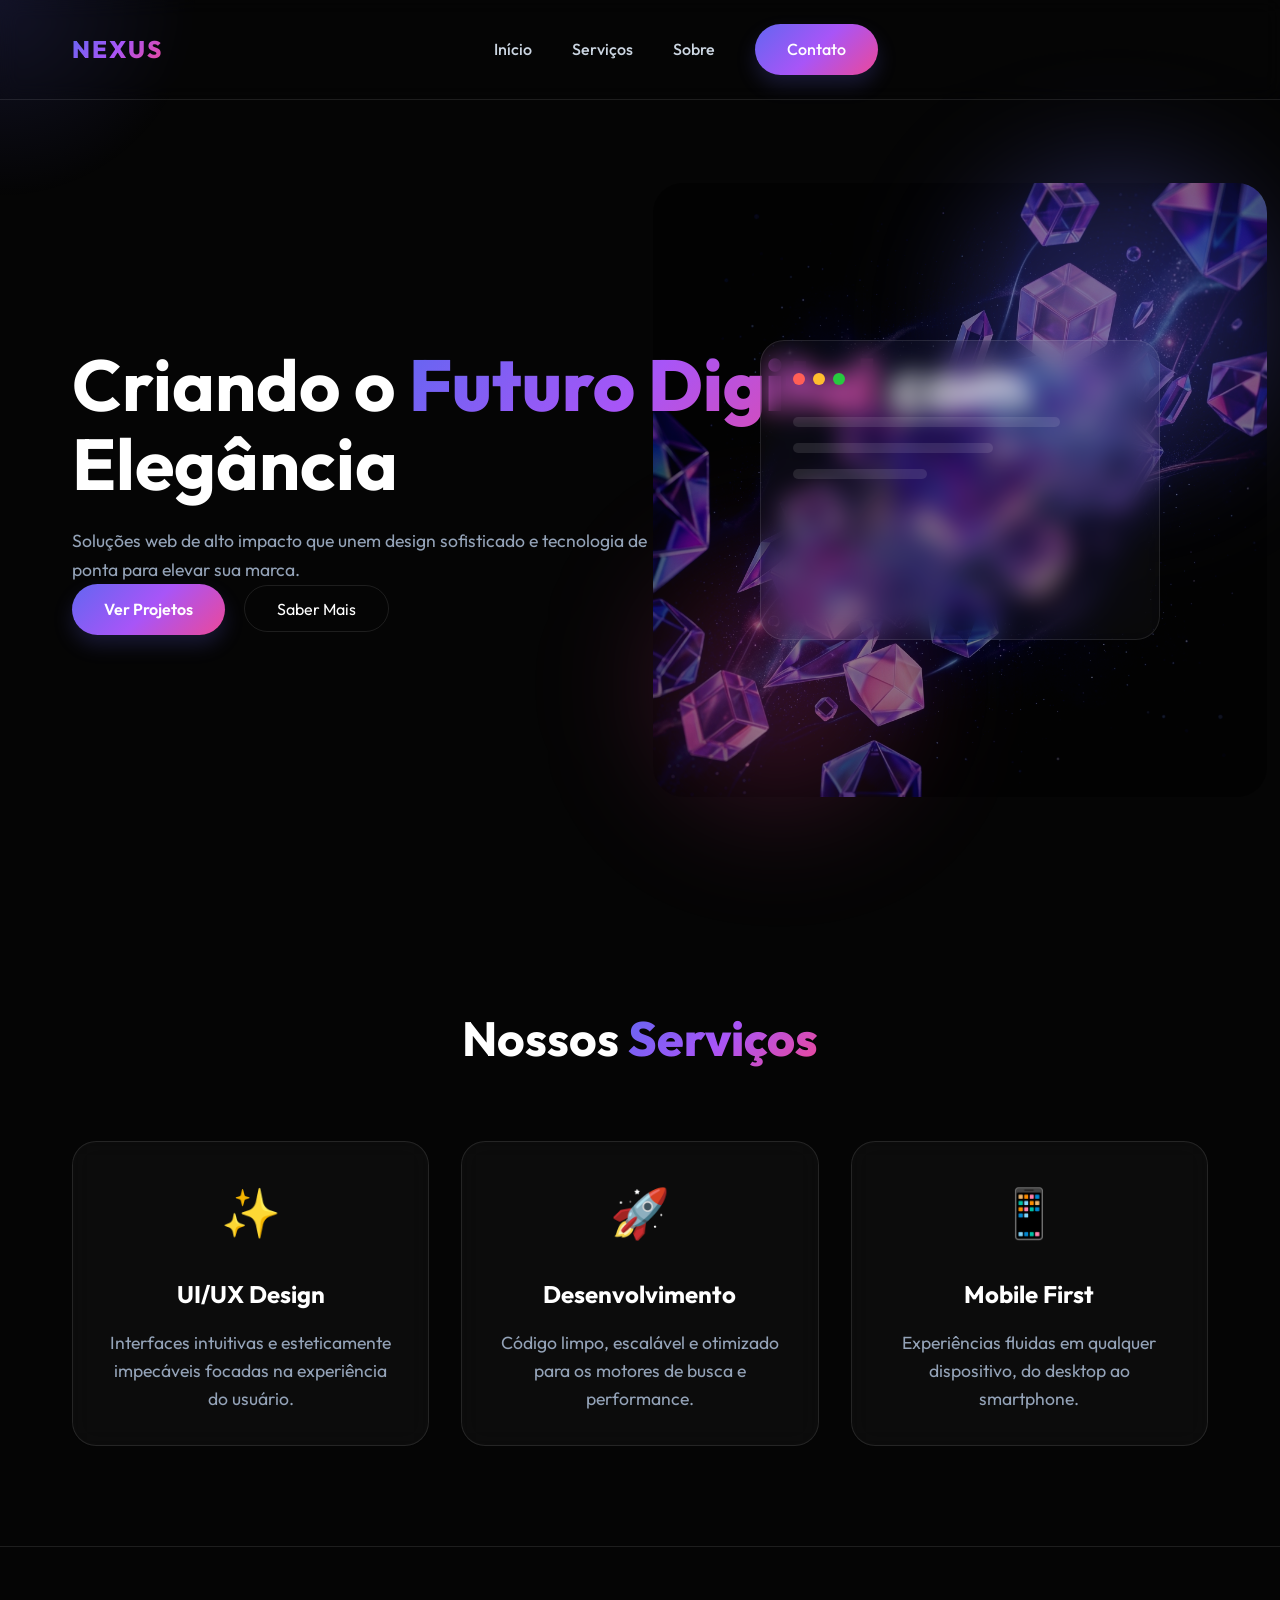
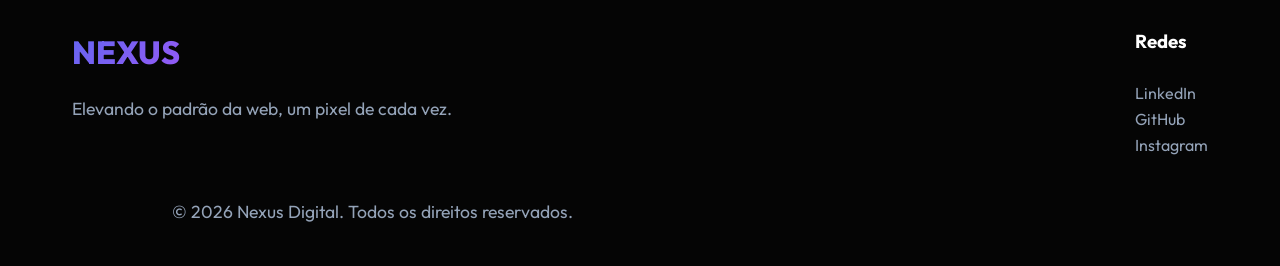
==== index.html @ c2057db1 "Inicial" ====
<!DOCTYPE html>
<html lang="pt-br">
<head>
    <meta charset="UTF-8">
    <meta name="viewport" content="width=device-width, initial-scale=1.0">
    <title>Inovação Digital | Portfolio Premium</title>
    <meta name="description" content="Transformando ideias em experiências digitais extraordinárias. Design moderno, performance e elegância.">
    
    <!-- Google Fonts -->
    <link rel="preconnect" href="https://fonts.googleapis.com">
    <link rel="preconnect" href="https://fonts.gstatic.com" crossorigin>
    <link href="https://fonts.googleapis.com/css2?family=Outfit:wght@300;400;600;800&display=swap" rel="stylesheet">
    
    <!-- CSS -->
    <link rel="stylesheet" href="style.css">
</head>
<body>
    <div class="cursor-blob"></div>
    
    <header id="main-header">
        <nav class="container">
            <div class="logo">
                <span class="gradient-text">NEXUS</span>
            </div>
            <ul class="nav-links">
                <li><a href="#home">Início</a></li>
                <li><a href="#services">Serviços</a></li>
                <li><a href="#about">Sobre</a></li>
                <li><a href="#contact" class="btn-primary">Contato</a></li>
            </ul>
            <div class="menu-toggle" id="mobile-menu">
                <span></span>
                <span></span>
                <span></span>
            </div>
        </nav>
    </header>

    <main>
        <section id="home" class="hero">
            <div class="container hero-content">
                <h1 class="fade-up">Criando o <span class="gradient-text">Futuro Digital</span> com Elegância</h1>
                <p class="fade-up delay-1">Soluções web de alto impacto que unem design sofisticado e tecnologia de ponta para elevar sua marca.</p>
                <div class="hero-btns fade-up delay-2">
                    <a href="#services" class="btn-primary">Ver Projetos</a>
                    <a href="#about" class="btn-secondary">Saber Mais</a>
                </div>
            </div>
            <div class="hero-visual fade-in">
                <img src="hero-image.png" alt="Nexus Visual" class="floating-img">
                <div class="glass-card main-card">
                    <div class="card-header">
                        <div class="dot red"></div>
                        <div class="dot yellow"></div>
                        <div class="dot green"></div>
                    </div>
                    <div class="card-body">
                        <div class="skeleton-line long"></div>
                        <div class="skeleton-line medium"></div>
                        <div class="skeleton-line short"></div>
                    </div>
                </div>
                <div class="floating-element circle-1"></div>
                <div class="floating-element circle-2"></div>
            </div>
        </section>

        <section id="services" class="services">
            <div class="container">
                <h2 class="section-title">Nossos <span class="gradient-text">Serviços</span></h2>
                <div class="services-grid">
                    <div class="service-card glass-card">
                        <div class="icon">✨</div>
                        <h3>UI/UX Design</h3>
                        <p>Interfaces intuitivas e esteticamente impecáveis focadas na experiência do usuário.</p>
                    </div>
                    <div class="service-card glass-card">
                        <div class="icon">🚀</div>
                        <h3>Desenvolvimento</h3>
                        <p>Código limpo, escalável e otimizado para os motores de busca e performance.</p>
                    </div>
                    <div class="service-card glass-card">
                        <div class="icon">📱</div>
                        <h3>Mobile First</h3>
                        <p>Experiências fluidas em qualquer dispositivo, do desktop ao smartphone.</p>
                    </div>
                </div>
            </div>
        </section>
    </main>

    <footer id="contact">
        <div class="container">
            <div class="footer-content">
                <div class="footer-info">
                    <h2 class="gradient-text">NEXUS</h2>
                    <p>Elevando o padrão da web, um pixel de cada vez.</p>
                </div>
                <div class="footer-links">
                    <h3>Redes</h3>
                    <ul>
                        <li><a href="#">LinkedIn</a></li>
                        <li><a href="#">GitHub</a></li>
                        <li><a href="#">Instagram</a></li>
                    </ul>
                </div>
            </div>
            <div class="footer-bottom">
                <p>&copy; 2026 Nexus Digital. Todos os direitos reservados.</p>
            </div>
        </div>
    </footer>

    <script src="script.js"></script>
</body>
</html>
---- style.css ----
:root {
    --bg-color: #050505;
    --text-color: #ffffff;
    --primary-gradient: linear-gradient(135deg, #6366f1 0%, #a855f7 50%, #ec4899 100%);
    --secondary-bg: #0f172a;
    --glass-bg: rgba(255, 255, 255, 0.03);
    --glass-border: rgba(255, 255, 255, 0.1);
    --accent: #6366f1;
    --font-main: 'Outfit', sans-serif;
    --transition: all 0.4s cubic-bezier(0.4, 0, 0.2, 1);
}

* {
    margin: 0;
    padding: 0;
    box-sizing: border-box;
}

body {
    background-color: var(--bg-color);
    color: var(--text-color);
    font-family: var(--font-main);
    line-height: 1.6;
    overflow-x: hidden;
}

.container {
    max-width: 1200px;
    margin: 0 auto;
    padding: 0 2rem;
}

/* Typography */
.gradient-text {
    background: var(--primary-gradient);
    -webkit-background-clip: text;
    -webkit-text-fill-color: transparent;
    background-clip: text;
    font-weight: 800;
}

h1 {
    font-size: clamp(2.5rem, 8vw, 4.5rem);
    line-height: 1.1;
    margin-bottom: 1.5rem;
}

p {
    font-size: 1.1rem;
    color: #94a3b8;
    max-width: 600px;
}

/* Header & Nav */
header {
    position: fixed;
    top: 0;
    width: 100%;
    z-index: 1000;
    padding: 1.5rem 0;
    backdrop-filter: blur(10px);
    border-bottom: 1px solid var(--glass-border);
}

nav {
    display: flex;
    justify-content: space-between;
    align-items: center;
}

.logo {
    font-size: 1.5rem;
    letter-spacing: 2px;
}

.nav-links {
    display: flex;
    list-style: none;
    gap: 2.5rem;
    align-items: center;
}

.nav-links a {
    text-decoration: none;
    color: #cbd5e1;
    font-weight: 500;
    transition: var(--transition);
}

.nav-links a:hover {
    color: white;
}

/* Buttons */
.btn-primary {
    background: var(--primary-gradient);
    padding: 0.8rem 2rem;
    border-radius: 50px;
    color: white !important;
    text-decoration: none;
    font-weight: 600;
    transition: var(--transition);
    display: inline-block;
    box-shadow: 0 10px 20px rgba(99, 102, 241, 0.2);
}

.btn-primary:hover {
    transform: translateY(-3px);
    box-shadow: 0 15px 30px rgba(99, 102, 241, 0.4);
}

.btn-secondary {
    padding: 0.8rem 2rem;
    border-radius: 50px;
    color: white;
    text-decoration: none;
    border: 1px solid var(--glass-border);
    margin-left: 1rem;
    transition: var(--transition);
}

.btn-secondary:hover {
    background: var(--glass-bg);
}

/* Hero Section */
.hero {
    height: 100vh;
    display: flex;
    align-items: center;
    position: relative;
    padding-top: 80px;
}

.hero-content {
    flex: 1;
    z-index: 2;
}

.hero-visual {
    position: absolute;
    right: 5%;
    width: 40%;
    height: 60%;
    display: flex;
    justify-content: center;
    align-items: center;
}

/* Glassmorphism */
.glass-card {
    background: var(--glass-bg);
    backdrop-filter: blur(12px);
    border: 1px solid var(--glass-border);
    border-radius: 24px;
    padding: 2rem;
    transition: var(--transition);
}

.main-card {
    width: 400px;
    height: 300px;
    position: relative;
    z-index: 5;
    animation: float 6s ease-in-out infinite;
}

.floating-img {
    position: absolute;
    width: 120%;
    height: auto;
    border-radius: 30px;
    filter: brightness(0.8) contrast(1.2);
    z-index: 0;
    opacity: 0.6;
    animation: float 8s ease-in-out infinite reverse;
}

.card-header {
    display: flex;
    gap: 8px;
    margin-bottom: 2rem;
}

.dot {
    width: 12px;
    height: 12px;
    border-radius: 50%;
}

.red { background: #ff5f56; }
.yellow { background: #ffbd2e; }
.green { background: #27c93f; }

.skeleton-line {
    background: rgba(255,255,255,0.1);
    height: 10px;
    border-radius: 5px;
    margin-bottom: 1rem;
}

.long { width: 80%; }
.medium { width: 60%; }
.short { width: 40%; }

/* Floating Elements */
.floating-element {
    position: absolute;
    border-radius: 50%;
    filter: blur(60px);
    z-index: 1;
}

.circle-1 {
    width: 300px;
    height: 300px;
    background: rgba(99, 102, 241, 0.3);
    top: -50px;
    right: -50px;
}

.circle-2 {
    width: 250px;
    height: 250px;
    background: rgba(236, 72, 153, 0.2);
    bottom: -50px;
    left: -50px;
}

/* Services */
.services {
    padding: 100px 0;
}

.section-title {
    text-align: center;
    font-size: 3rem;
    margin-bottom: 4rem;
}

.services-grid {
    display: grid;
    grid-template-columns: repeat(auto-fit, minmax(300px, 1fr));
    gap: 2rem;
}

.service-card {
    text-align: center;
}

.service-card:hover {
    transform: translateY(-10px);
    background: rgba(255,255,255,0.06);
    border-color: rgba(255,255,255,0.2);
}

.icon {
    font-size: 3rem;
    margin-bottom: 1.5rem;
}

.service-card h3 {
    margin-bottom: 1rem;
    font-size: 1.5rem;
}

/* Animations */
@keyframes float {
    0%, 100% { transform: translateY(0); }
    50% { transform: translateY(-20px); }
}

.fade-up {
    opacity: 0;
    transform: translateY(30px);
    transition: all 0.8s ease-out;
}

.fade-up.active {
    opacity: 1;
    transform: translateY(0);
}

.delay-1 { transition-delay: 0.2s; }
.delay-2 { transition-delay: 0.4s; }

/* Blob Cursor */
.cursor-blob {
    position: fixed;
    width: 400px;
    height: 400px;
    background: radial-gradient(circle, rgba(99, 102, 241, 0.15) 0%, transparent 70%);
    border-radius: 50%;
    pointer-events: none;
    z-index: -1;
    transform: translate(-50%, -50%);
    transition: width 0.3s, height 0.3s;
}

/* Responsive */
@media (max-width: 992px) {
    .hero {
        flex-direction: column;
        text-align: center;
        justify-content: center;
    }
    .hero-visual {
        position: relative;
        right: 0;
        width: 100%;
        margin-top: 4rem;
    }
    .hero-content p {
        margin: 0 auto 2rem;
    }
    .nav-links {
        display: none;
    }
}

footer {
    padding: 80px 0 40px;
    border-top: 1px solid var(--glass-border);
}

.footer-content {
    display: flex;
    justify-content: space-between;
    margin-bottom: 40px;
}

.footer-info h2 { font-size: 2rem; margin-bottom: 1rem; }

.footer-links h3 { margin-bottom: 1.5rem; }
.footer-links ul { list-style: none; }
.footer-links a { color: #94a3b8; text-decoration: none; transition: var(--transition); }
.footer-links a:hover { color: white; }

.footer-bottom {
    text-align: center;
    color: #64748b;
    font-size: 0.9rem;
}
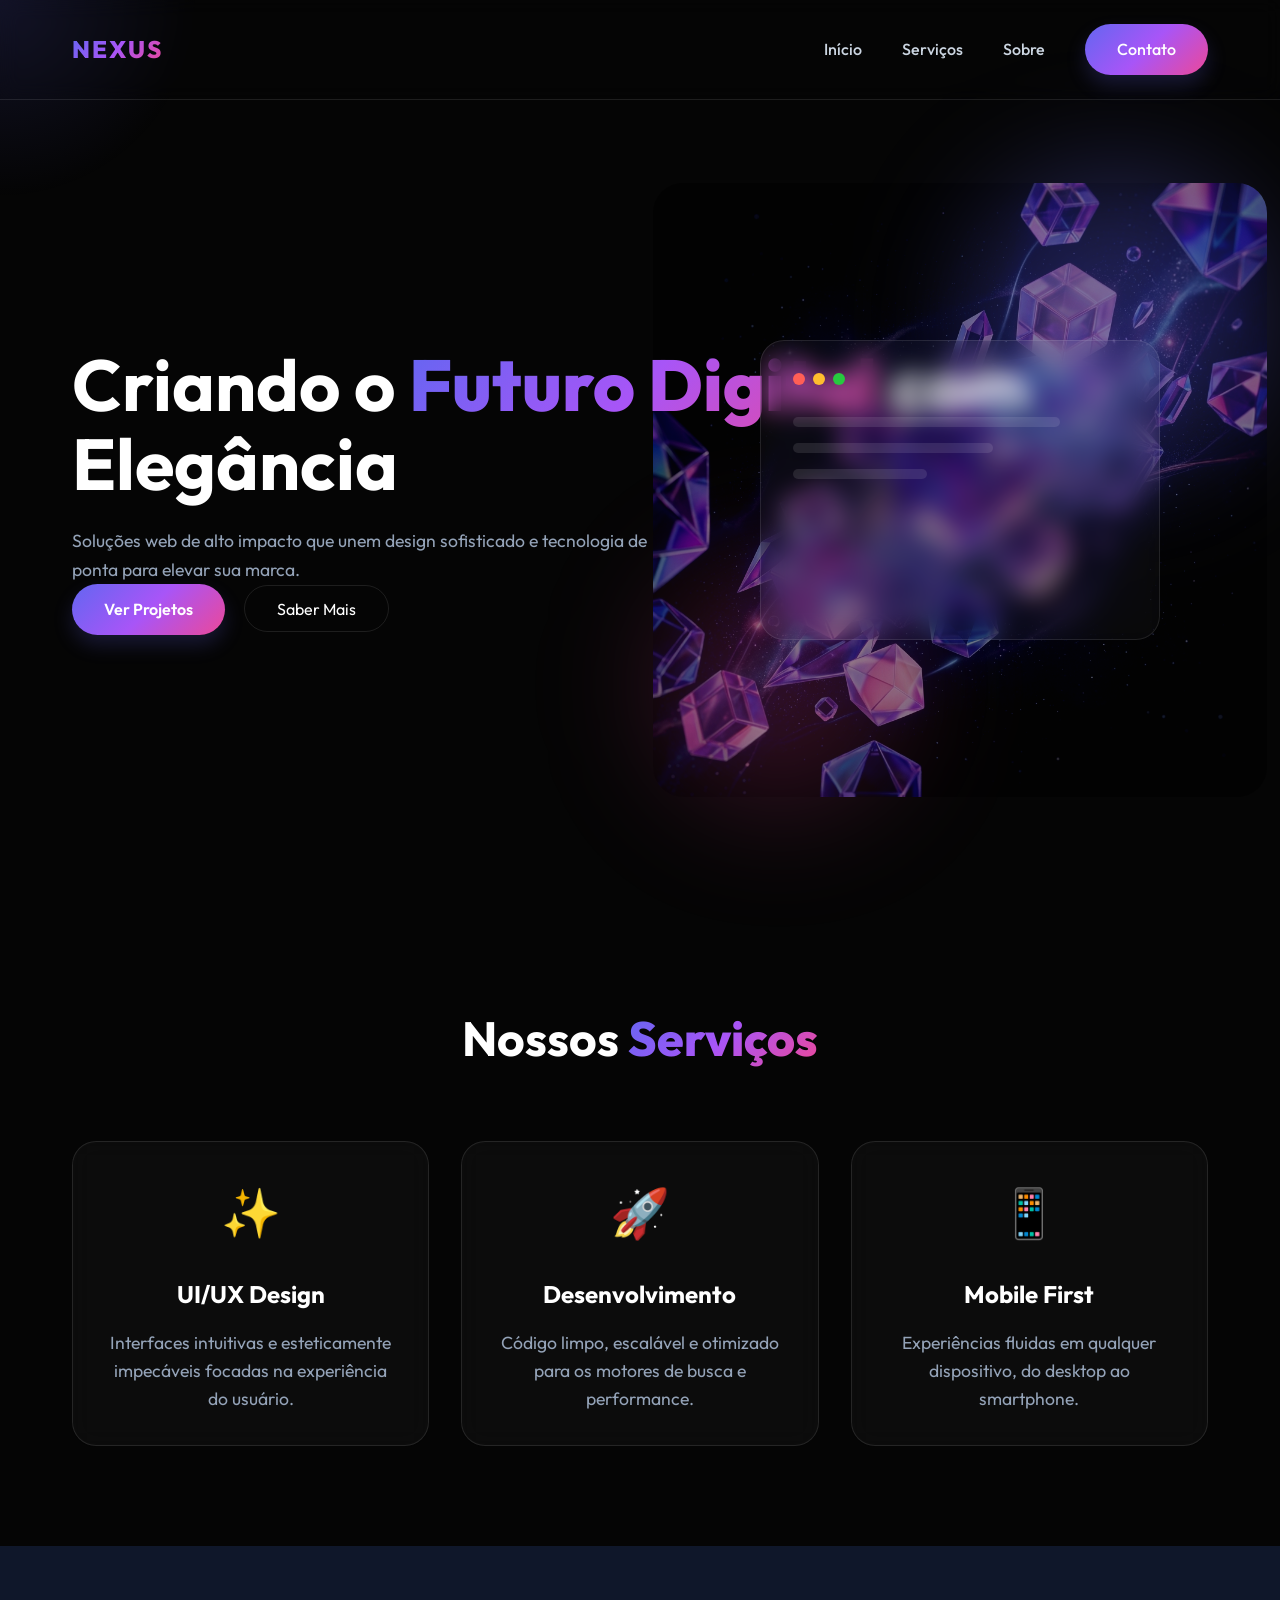
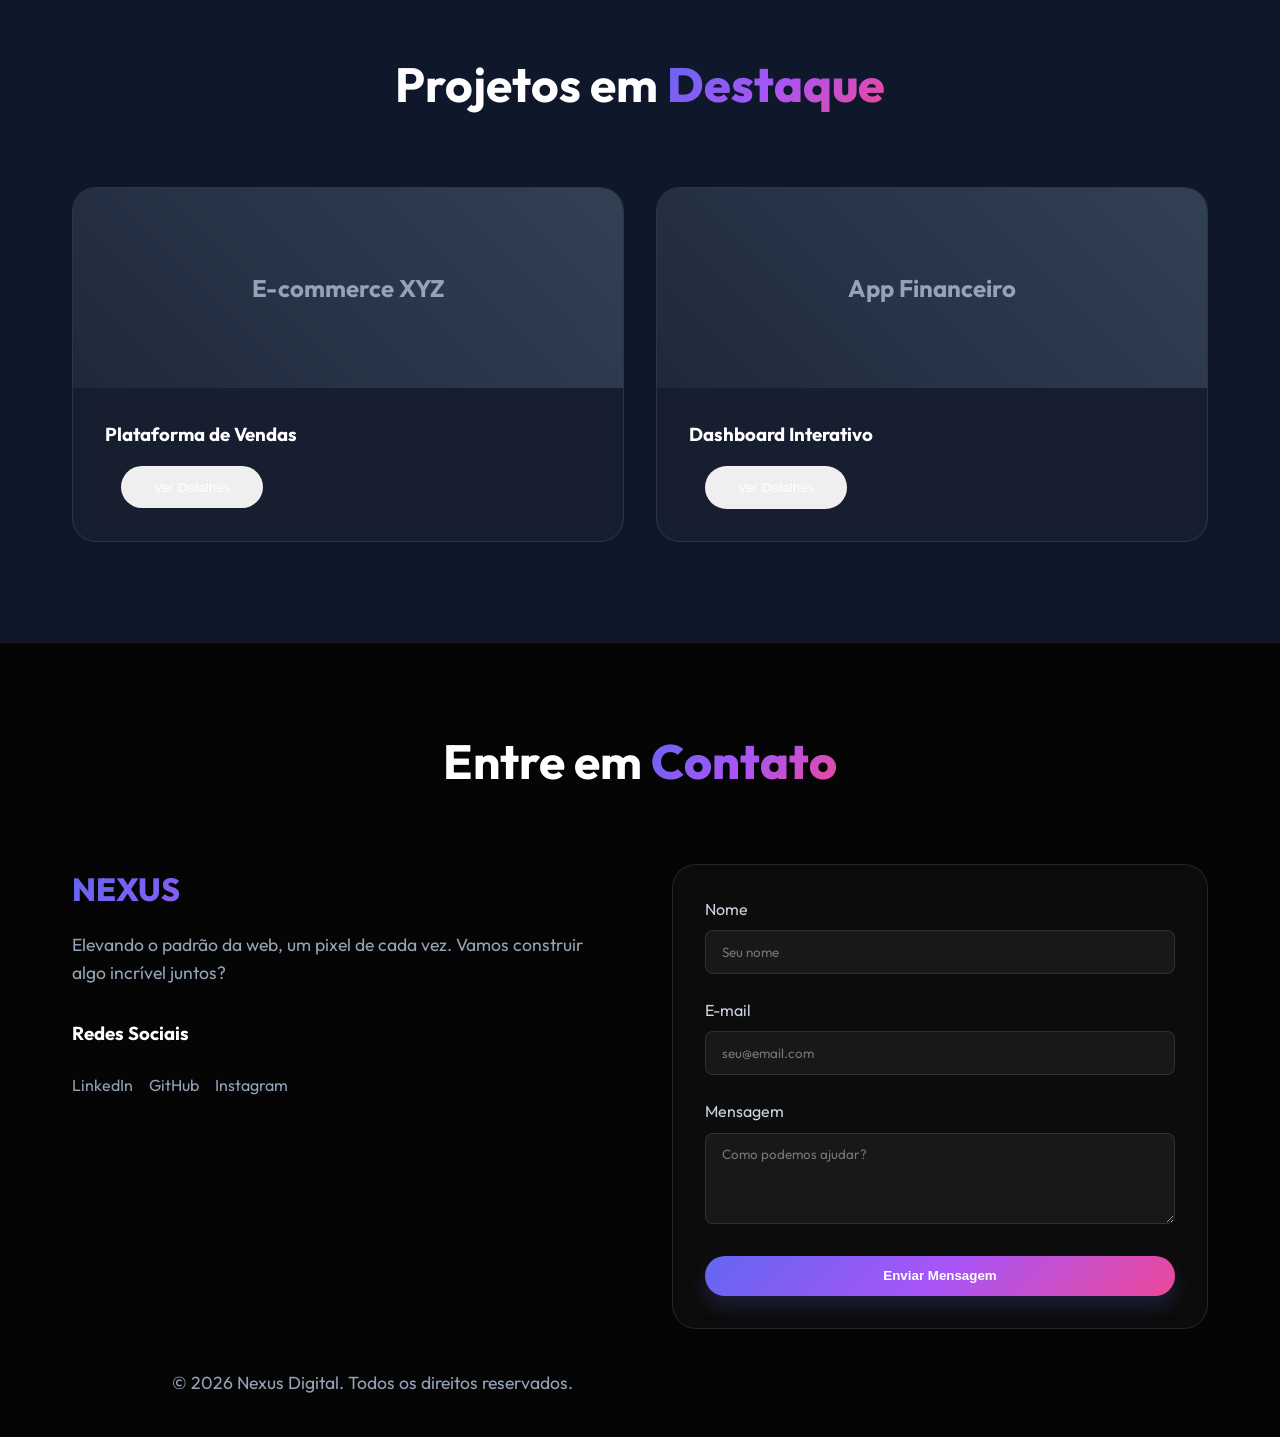
==== commit f5e53850: "2" ====
--- a/index.html
+++ b/index.html
@@ -28,12 +28,22 @@
                 <li><a href="#about">Sobre</a></li>
                 <li><a href="#contact" class="btn-primary">Contato</a></li>
             </ul>
-            <div class="menu-toggle" id="mobile-menu">
+            <div class="menu-toggle" id="mobile-menu-btn">
                 <span></span>
                 <span></span>
                 <span></span>
             </div>
         </nav>
+        <!-- Mobile Navigation Panel -->
+        <div class="mobile-nav-panel" id="mobile-nav-panel">
+            <ul class="mobile-nav-links">
+                <li><a href="#home">Início</a></li>
+                <li><a href="#services">Serviços</a></li>
+                <li><a href="#portfolio">Portfólio</a></li>
+                <li><a href="#about">Sobre</a></li>
+                <li><a href="#contact" class="btn-primary">Contato</a></li>
+            </ul>
+        </div>
     </header>
 
     <main>
@@ -67,19 +77,19 @@
 
         <section id="services" class="services">
             <div class="container">
-                <h2 class="section-title">Nossos <span class="gradient-text">Serviços</span></h2>
+                <h2 class="section-title fade-up">Nossos <span class="gradient-text">Serviços</span></h2>
                 <div class="services-grid">
-                    <div class="service-card glass-card">
+                    <div class="service-card glass-card fade-up delay-1">
                         <div class="icon">✨</div>
                         <h3>UI/UX Design</h3>
                         <p>Interfaces intuitivas e esteticamente impecáveis focadas na experiência do usuário.</p>
                     </div>
-                    <div class="service-card glass-card">
+                    <div class="service-card glass-card fade-up delay-2">
                         <div class="icon">🚀</div>
                         <h3>Desenvolvimento</h3>
                         <p>Código limpo, escalável e otimizado para os motores de busca e performance.</p>
                     </div>
-                    <div class="service-card glass-card">
+                    <div class="service-card glass-card fade-up delay-3">
                         <div class="icon">📱</div>
                         <h3>Mobile First</h3>
                         <p>Experiências fluidas em qualquer dispositivo, do desktop ao smartphone.</p>
@@ -87,22 +97,78 @@
                 </div>
             </div>
         </section>
+
+        <section id="portfolio" class="portfolio">
+            <div class="container">
+                <h2 class="section-title fade-up">Projetos em <span class="gradient-text">Destaque</span></h2>
+                <div class="portfolio-grid">
+                    <div class="portfolio-card glass-card fade-up delay-1" data-project="1">
+                        <div class="portfolio-img-placeholder">E-commerce XYZ</div>
+                        <div class="portfolio-info">
+                            <h3>Plataforma de Vendas</h3>
+                            <button class="btn-secondary open-modal-btn">Ver Detalhes</button>
+                        </div>
+                    </div>
+                    <div class="portfolio-card glass-card fade-up delay-2" data-project="2">
+                        <div class="portfolio-img-placeholder">App Financeiro</div>
+                        <div class="portfolio-info">
+                            <h3>Dashboard Interativo</h3>
+                            <button class="btn-secondary open-modal-btn">Ver Detalhes</button>
+                        </div>
+                    </div>
+                </div>
+            </div>
+        </section>
+
+        <!-- Modal Structure -->
+        <div id="project-modal" class="modal">
+            <div class="modal-content glass-card">
+                <span class="close-modal">&times;</span>
+                <h2 id="modal-title" class="gradient-text">Título do Projeto</h2>
+                <p id="modal-desc">Descrição completa do projeto e tecnologias utilizadas.</p>
+                <div class="modal-tech-tags">
+                    <span class="tag">HTML5</span>
+                    <span class="tag">CSS3</span>
+                    <span class="tag">JavaScript</span>
+                </div>
+                <a href="#" class="btn-primary" id="modal-link" style="margin-top: 1.5rem;">Visitar Projeto</a>
+            </div>
+        </div>
     </main>
 
     <footer id="contact">
         <div class="container">
+            <h2 class="section-title fade-up">Entre em <span class="gradient-text">Contato</span></h2>
             <div class="footer-content">
-                <div class="footer-info">
+                <div class="footer-info fade-up delay-1">
                     <h2 class="gradient-text">NEXUS</h2>
-                    <p>Elevando o padrão da web, um pixel de cada vez.</p>
+                    <p>Elevando o padrão da web, um pixel de cada vez. Vamos construir algo incrível juntos?</p>
+                    <div class="footer-links" style="margin-top: 2rem;">
+                        <h3>Redes Sociais</h3>
+                        <ul style="display: flex; gap: 1rem; list-style: none; margin-top: 1rem;">
+                            <li><a href="#" class="social-link">LinkedIn</a></li>
+                            <li><a href="#" class="social-link">GitHub</a></li>
+                            <li><a href="#" class="social-link">Instagram</a></li>
+                        </ul>
+                    </div>
                 </div>
-                <div class="footer-links">
-                    <h3>Redes</h3>
-                    <ul>
-                        <li><a href="#">LinkedIn</a></li>
-                        <li><a href="#">GitHub</a></li>
-                        <li><a href="#">Instagram</a></li>
-                    </ul>
+                <div class="footer-form fade-up delay-2">
+                    <form id="contact-form" class="glass-card">
+                        <div class="form-group">
+                            <label for="name">Nome</label>
+                            <input type="text" id="name" required placeholder="Seu nome">
+                        </div>
+                        <div class="form-group">
+                            <label for="email">E-mail</label>
+                            <input type="email" id="email" required placeholder="seu@email.com">
+                        </div>
+                        <div class="form-group">
+                            <label for="message">Mensagem</label>
+                            <textarea id="message" rows="4" required placeholder="Como podemos ajudar?"></textarea>
+                        </div>
+                        <button type="submit" class="btn-primary" style="width: 100%; border: none; cursor: pointer;">Enviar Mensagem</button>
+                    </form>
+                    <div id="form-feedback" style="display: none; margin-top: 1rem; color: #27c93f; text-align: center;">Mensagem enviada com sucesso! Entraremos em contato em breve.</div>
                 </div>
             </div>
             <div class="footer-bottom">
--- a/style.css
+++ b/style.css
@@ -341,3 +341,212 @@
     color: #64748b;
     font-size: 0.9rem;
 }
+
+/* Portfolio Section */
+.portfolio {
+    padding: 100px 0;
+    background: var(--secondary-bg);
+}
+
+.portfolio-grid {
+    display: grid;
+    grid-template-columns: repeat(auto-fit, minmax(350px, 1fr));
+    gap: 2rem;
+}
+
+.portfolio-card {
+    padding: 0;
+    overflow: hidden;
+    display: flex;
+    flex-direction: column;
+}
+
+.portfolio-img-placeholder {
+    height: 200px;
+    background: linear-gradient(45deg, #1e293b, #334155);
+    display: flex;
+    align-items: center;
+    justify-content: center;
+    font-size: 1.5rem;
+    color: #94a3b8;
+    font-weight: bold;
+}
+
+.portfolio-info {
+    padding: 2rem;
+}
+
+.portfolio-info h3 {
+    margin-bottom: 1rem;
+}
+
+/* Modal */
+.modal {
+    display: none;
+    position: fixed;
+    top: 0; left: 0; right: 0; bottom: 0;
+    background: rgba(0,0,0,0.8);
+    z-index: 2000;
+    align-items: center;
+    justify-content: center;
+    opacity: 0;
+    transition: opacity 0.3s ease;
+}
+
+.modal.open {
+    display: flex;
+    opacity: 1;
+}
+
+.modal-content {
+    max-width: 600px;
+    width: 90%;
+    position: relative;
+    transform: translateY(50px);
+    transition: transform 0.3s ease;
+}
+
+.modal.open .modal-content {
+    transform: translateY(0);
+}
+
+.close-modal {
+    position: absolute;
+    top: 1rem;
+    right: 1.5rem;
+    font-size: 2rem;
+    cursor: pointer;
+    color: #94a3b8;
+    transition: color 0.3s;
+}
+
+.close-modal:hover {
+    color: white;
+}
+
+.modal-tech-tags {
+    display: flex;
+    gap: 0.5rem;
+    margin: 1rem 0;
+}
+
+.tag {
+    background: rgba(99, 102, 241, 0.2);
+    color: #a5b4fc;
+    padding: 0.2rem 0.8rem;
+    border-radius: 20px;
+    font-size: 0.8rem;
+}
+
+/* Contact Form */
+.footer-content {
+    align-items: flex-start;
+    gap: 4rem;
+}
+
+.footer-info {
+    flex: 1;
+}
+
+.footer-form {
+    flex: 1;
+    width: 100%;
+}
+
+.form-group {
+    margin-bottom: 1.5rem;
+}
+
+.form-group label {
+    display: block;
+    margin-bottom: 0.5rem;
+    color: #cbd5e1;
+}
+
+.form-group input, .form-group textarea {
+    width: 100%;
+    padding: 0.8rem 1rem;
+    background: rgba(255,255,255,0.05);
+    border: 1px solid var(--glass-border);
+    border-radius: 8px;
+    color: white;
+    font-family: var(--font-main);
+    transition: var(--transition);
+}
+
+.form-group input:focus, .form-group textarea:focus {
+    outline: none;
+    border-color: var(--accent);
+    background: rgba(255,255,255,0.1);
+}
+
+/* Mobile Menu */
+.menu-toggle {
+    display: none;
+    flex-direction: column;
+    gap: 6px;
+    cursor: pointer;
+    z-index: 1001;
+}
+
+.menu-toggle span {
+    display: block;
+    width: 30px;
+    height: 3px;
+    background: white;
+    transition: var(--transition);
+}
+
+.menu-toggle.active span:nth-child(1) {
+    transform: rotate(45deg) translate(6px, 6px);
+}
+.menu-toggle.active span:nth-child(2) {
+    opacity: 0;
+}
+.menu-toggle.active span:nth-child(3) {
+    transform: rotate(-45deg) translate(7px, -7px);
+}
+
+.mobile-nav-panel {
+    position: fixed;
+    top: 0;
+    right: -100%;
+    width: 100%;
+    height: 100vh;
+    background: rgba(5, 5, 5, 0.95);
+    backdrop-filter: blur(15px);
+    z-index: 999;
+    display: flex;
+    align-items: center;
+    justify-content: center;
+    transition: right 0.5s cubic-bezier(0.4, 0, 0.2, 1);
+}
+
+.mobile-nav-panel.open {
+    right: 0;
+}
+
+.mobile-nav-links {
+    list-style: none;
+    text-align: center;
+}
+
+.mobile-nav-links li {
+    margin-bottom: 2rem;
+}
+
+.mobile-nav-links a {
+    color: white;
+    font-size: 2rem;
+    text-decoration: none;
+    font-weight: 600;
+}
+
+@media (max-width: 992px) {
+    .menu-toggle {
+        display: flex;
+    }
+    .footer-content {
+        flex-direction: column;
+    }
+}
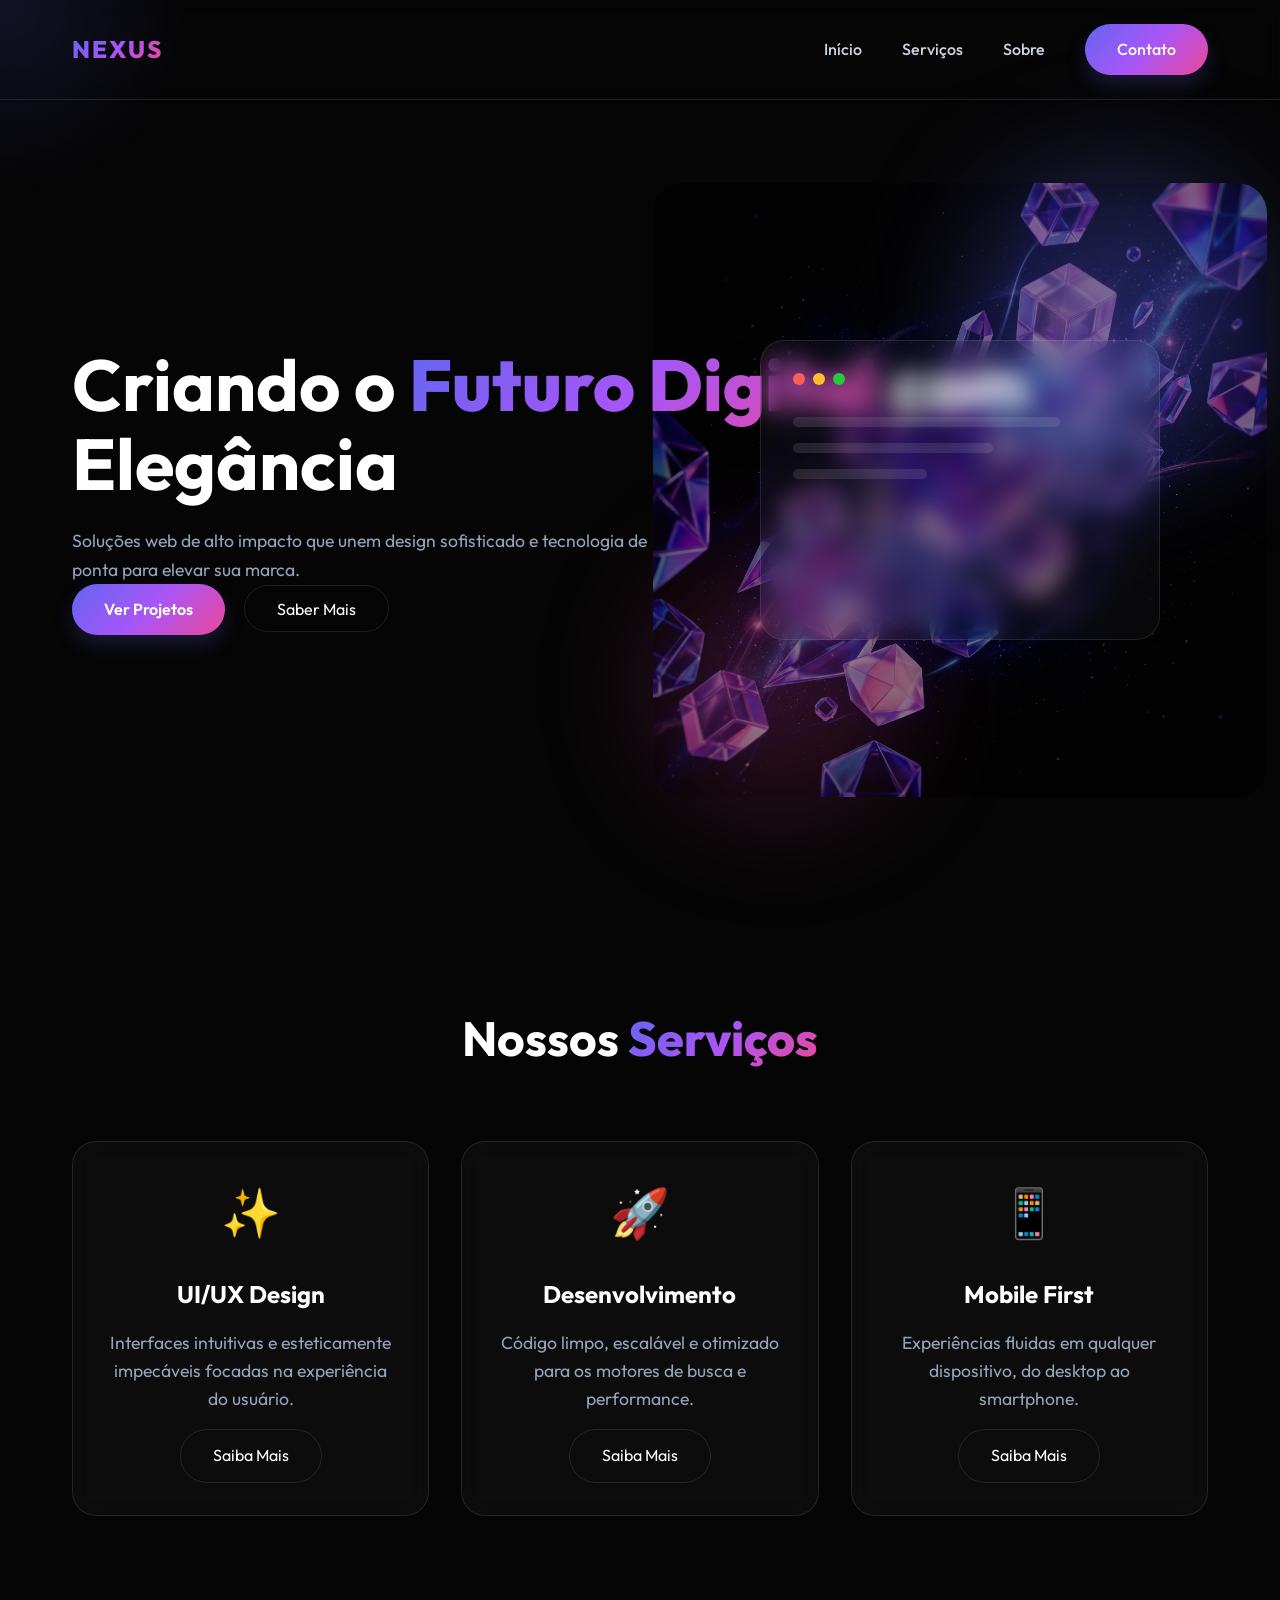
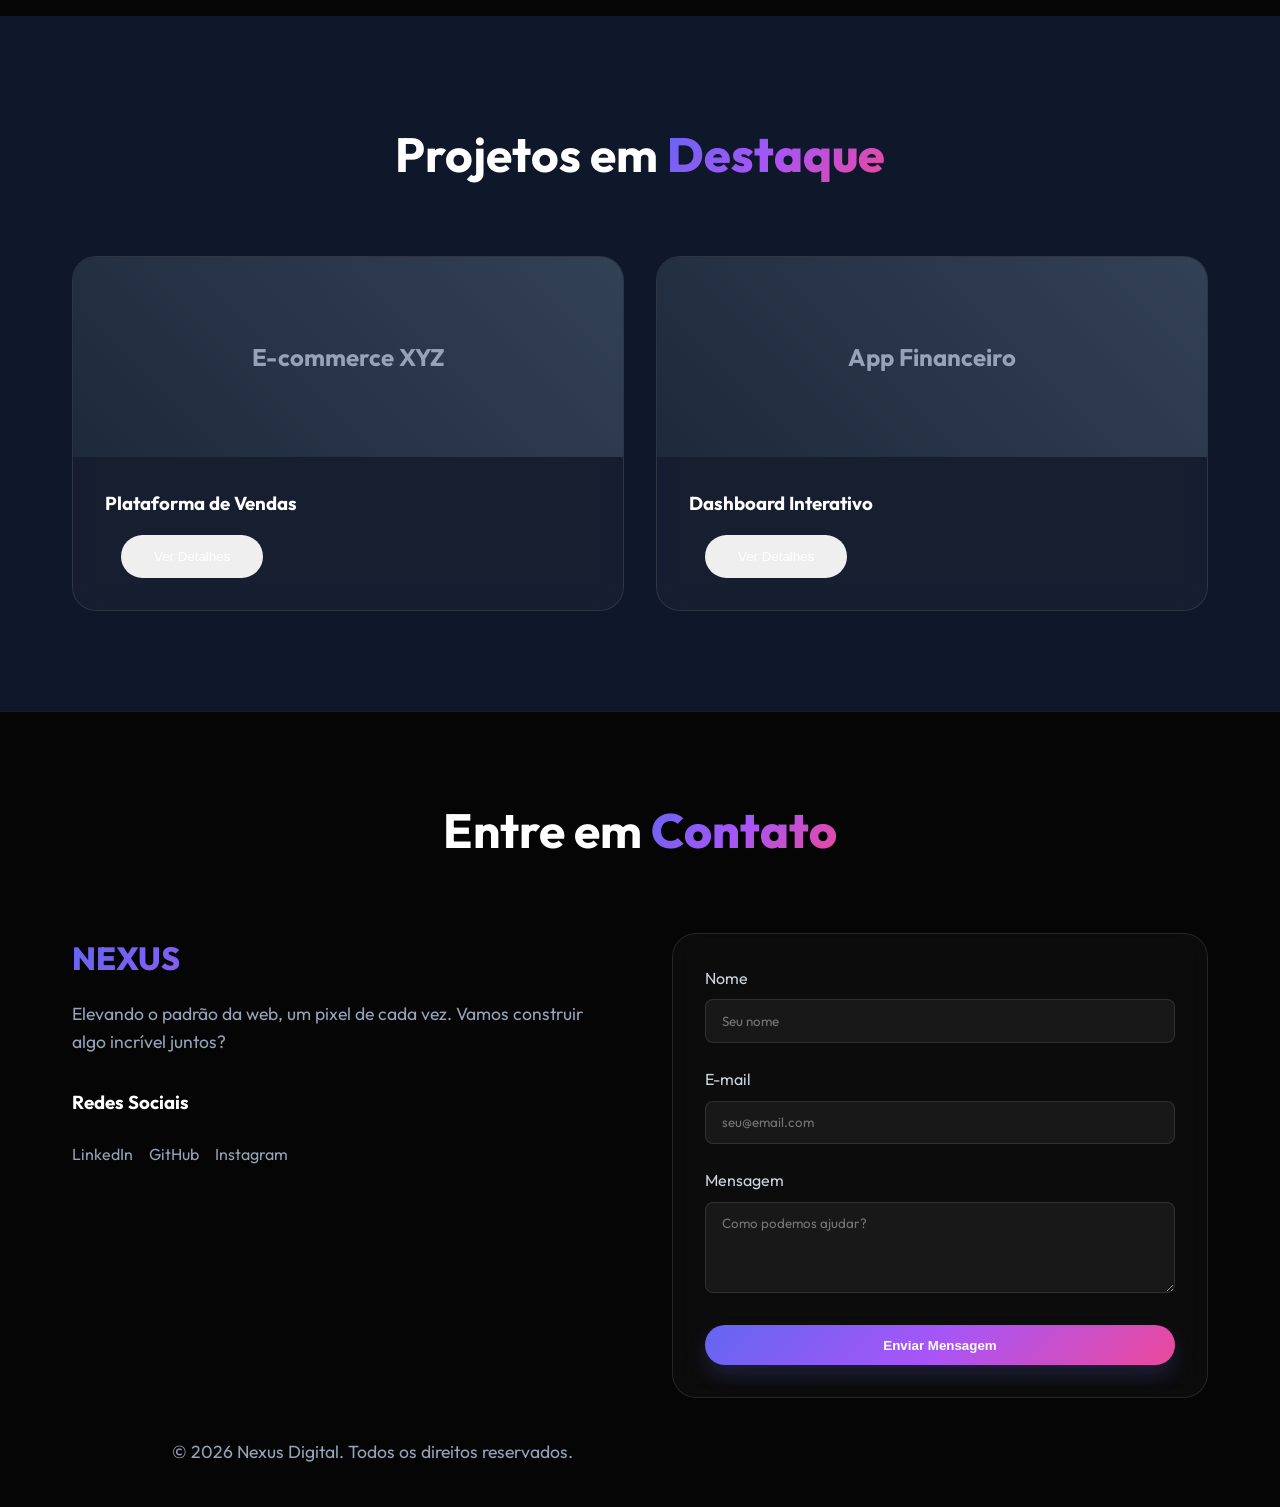
==== commit f9e3cec6: "Inicialização do projeto" ====
--- a/index.html
+++ b/index.html
@@ -83,16 +83,19 @@
                         <div class="icon">✨</div>
                         <h3>UI/UX Design</h3>
                         <p>Interfaces intuitivas e esteticamente impecáveis focadas na experiência do usuário.</p>
+                        <a href="ui-ux.html" class="btn-secondary" style="display: inline-block; margin-top: 1rem; margin-left: 0;">Saiba Mais</a>
                     </div>
                     <div class="service-card glass-card fade-up delay-2">
                         <div class="icon">🚀</div>
                         <h3>Desenvolvimento</h3>
                         <p>Código limpo, escalável e otimizado para os motores de busca e performance.</p>
+                        <a href="desenvolvimento.html" class="btn-secondary" style="display: inline-block; margin-top: 1rem; margin-left: 0;">Saiba Mais</a>
                     </div>
                     <div class="service-card glass-card fade-up delay-3">
                         <div class="icon">📱</div>
                         <h3>Mobile First</h3>
                         <p>Experiências fluidas em qualquer dispositivo, do desktop ao smartphone.</p>
+                        <a href="mobile-first.html" class="btn-secondary" style="display: inline-block; margin-top: 1rem; margin-left: 0;">Saiba Mais</a>
                     </div>
                 </div>
             </div>
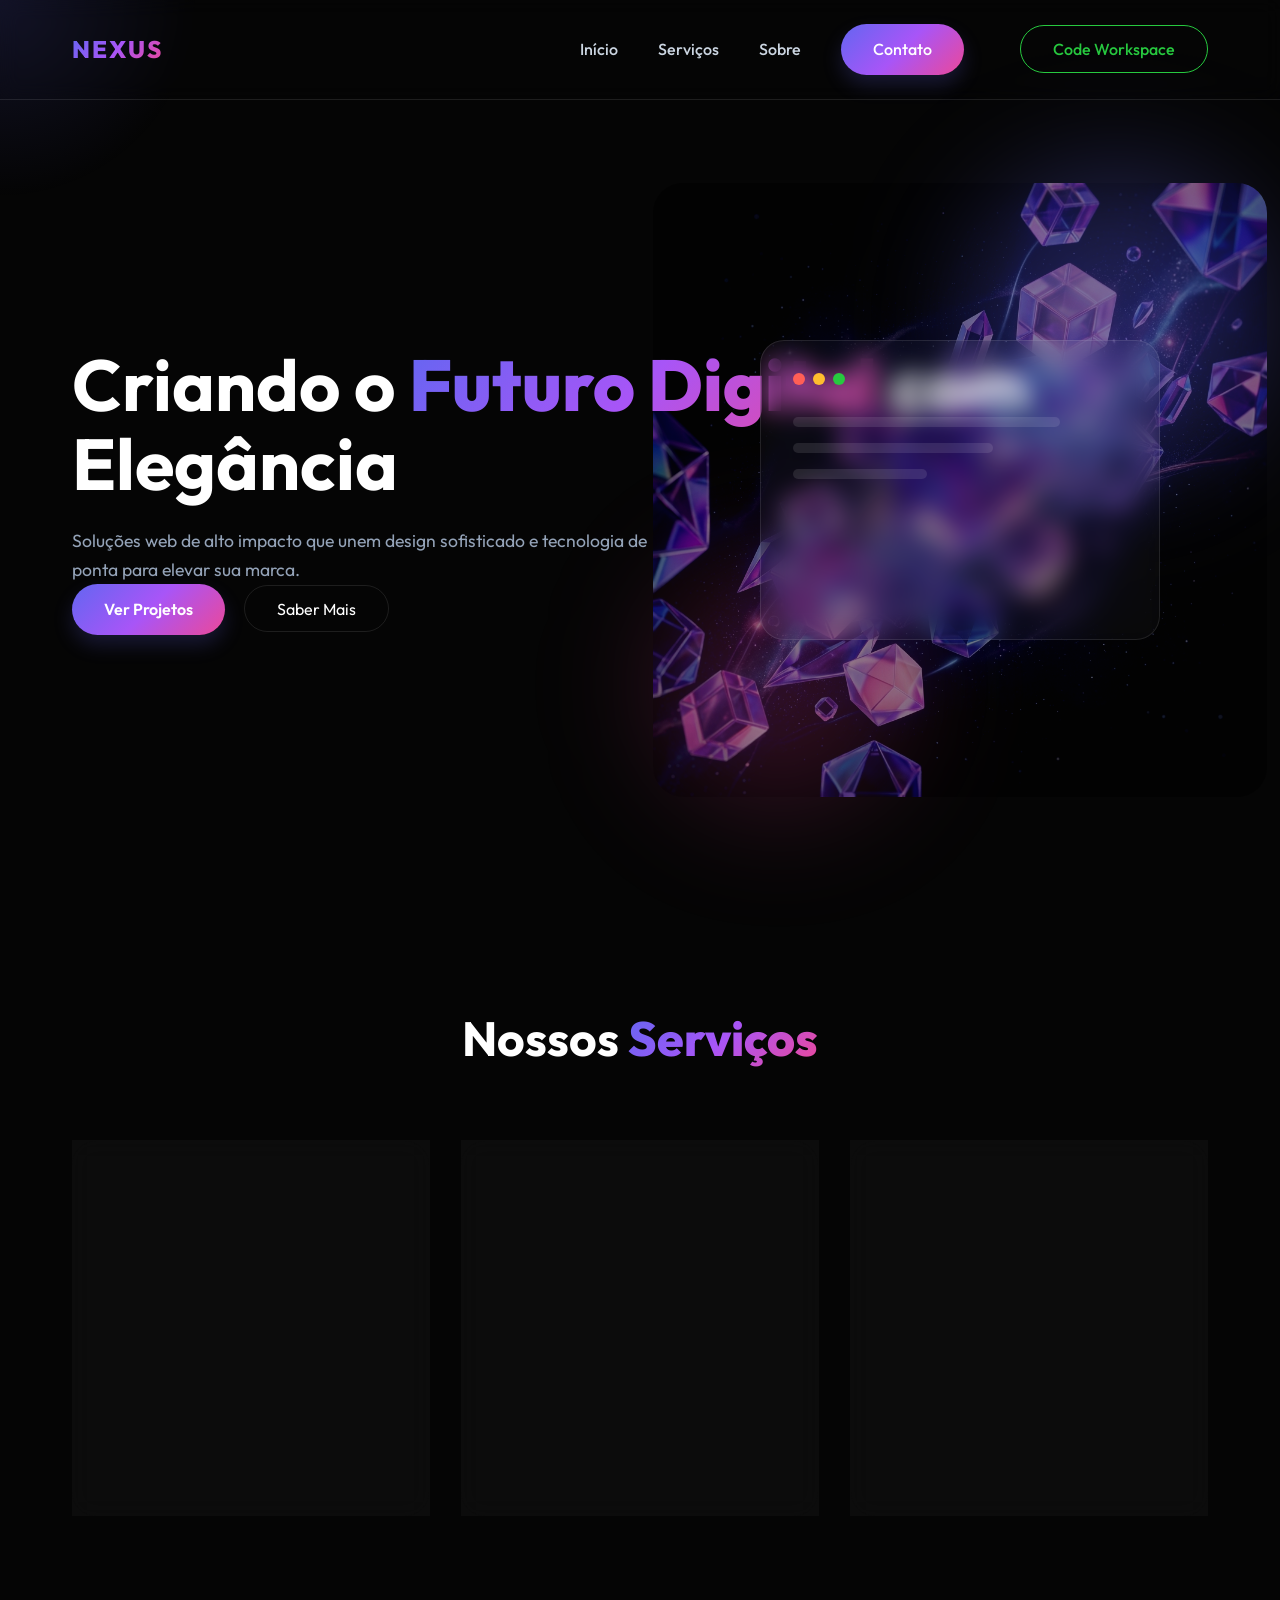
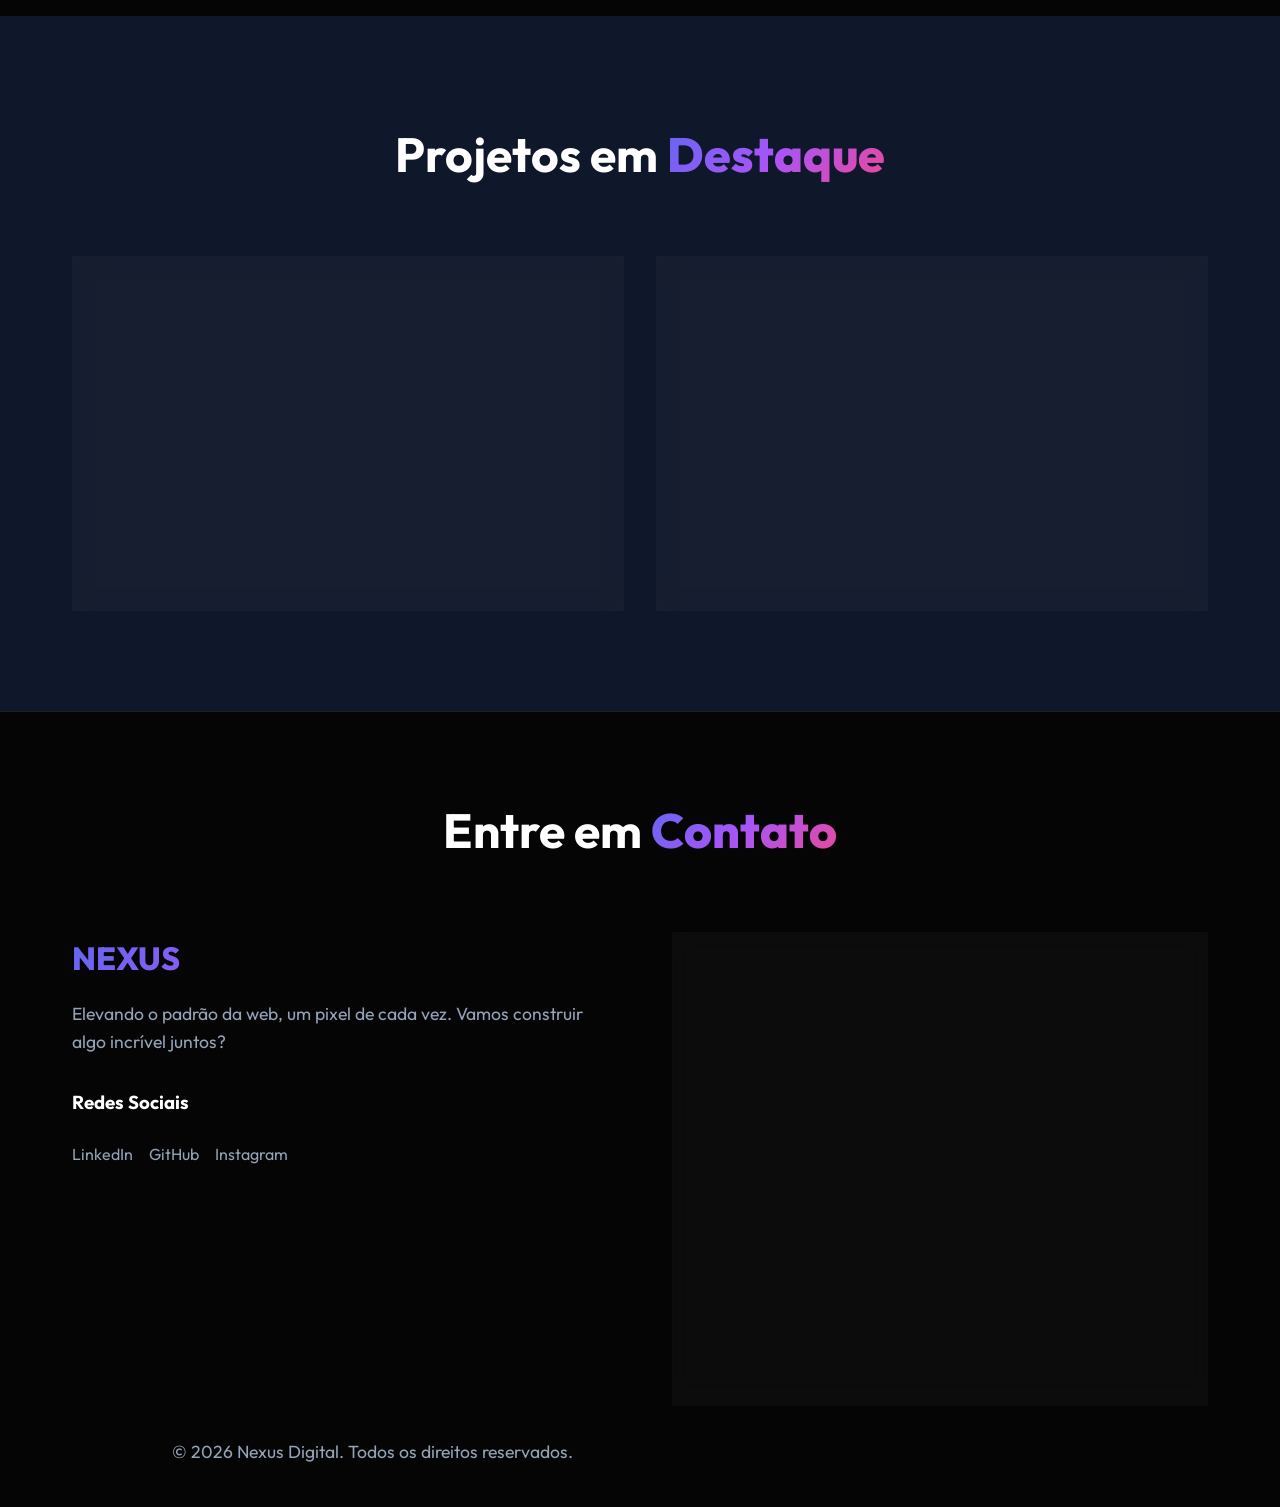
==== commit d60fa247: "Passo 1" ====
--- a/index.html
+++ b/index.html
@@ -27,6 +27,7 @@
                 <li><a href="#services">Serviços</a></li>
                 <li><a href="#about">Sobre</a></li>
                 <li><a href="#contact" class="btn-primary">Contato</a></li>
+                <li><a href="workspace.html" class="btn-secondary" style="border-color: #27c93f; color: #27c93f;">Code Workspace</a></li>
             </ul>
             <div class="menu-toggle" id="mobile-menu-btn">
                 <span></span>
@@ -42,6 +43,7 @@
                 <li><a href="#portfolio">Portfólio</a></li>
                 <li><a href="#about">Sobre</a></li>
                 <li><a href="#contact" class="btn-primary">Contato</a></li>
+                <li><a href="workspace.html" class="btn-secondary" style="margin-top: 20px; border-color: #27c93f; color: #27c93f;">Code Workspace</a></li>
             </ul>
         </div>
     </header>
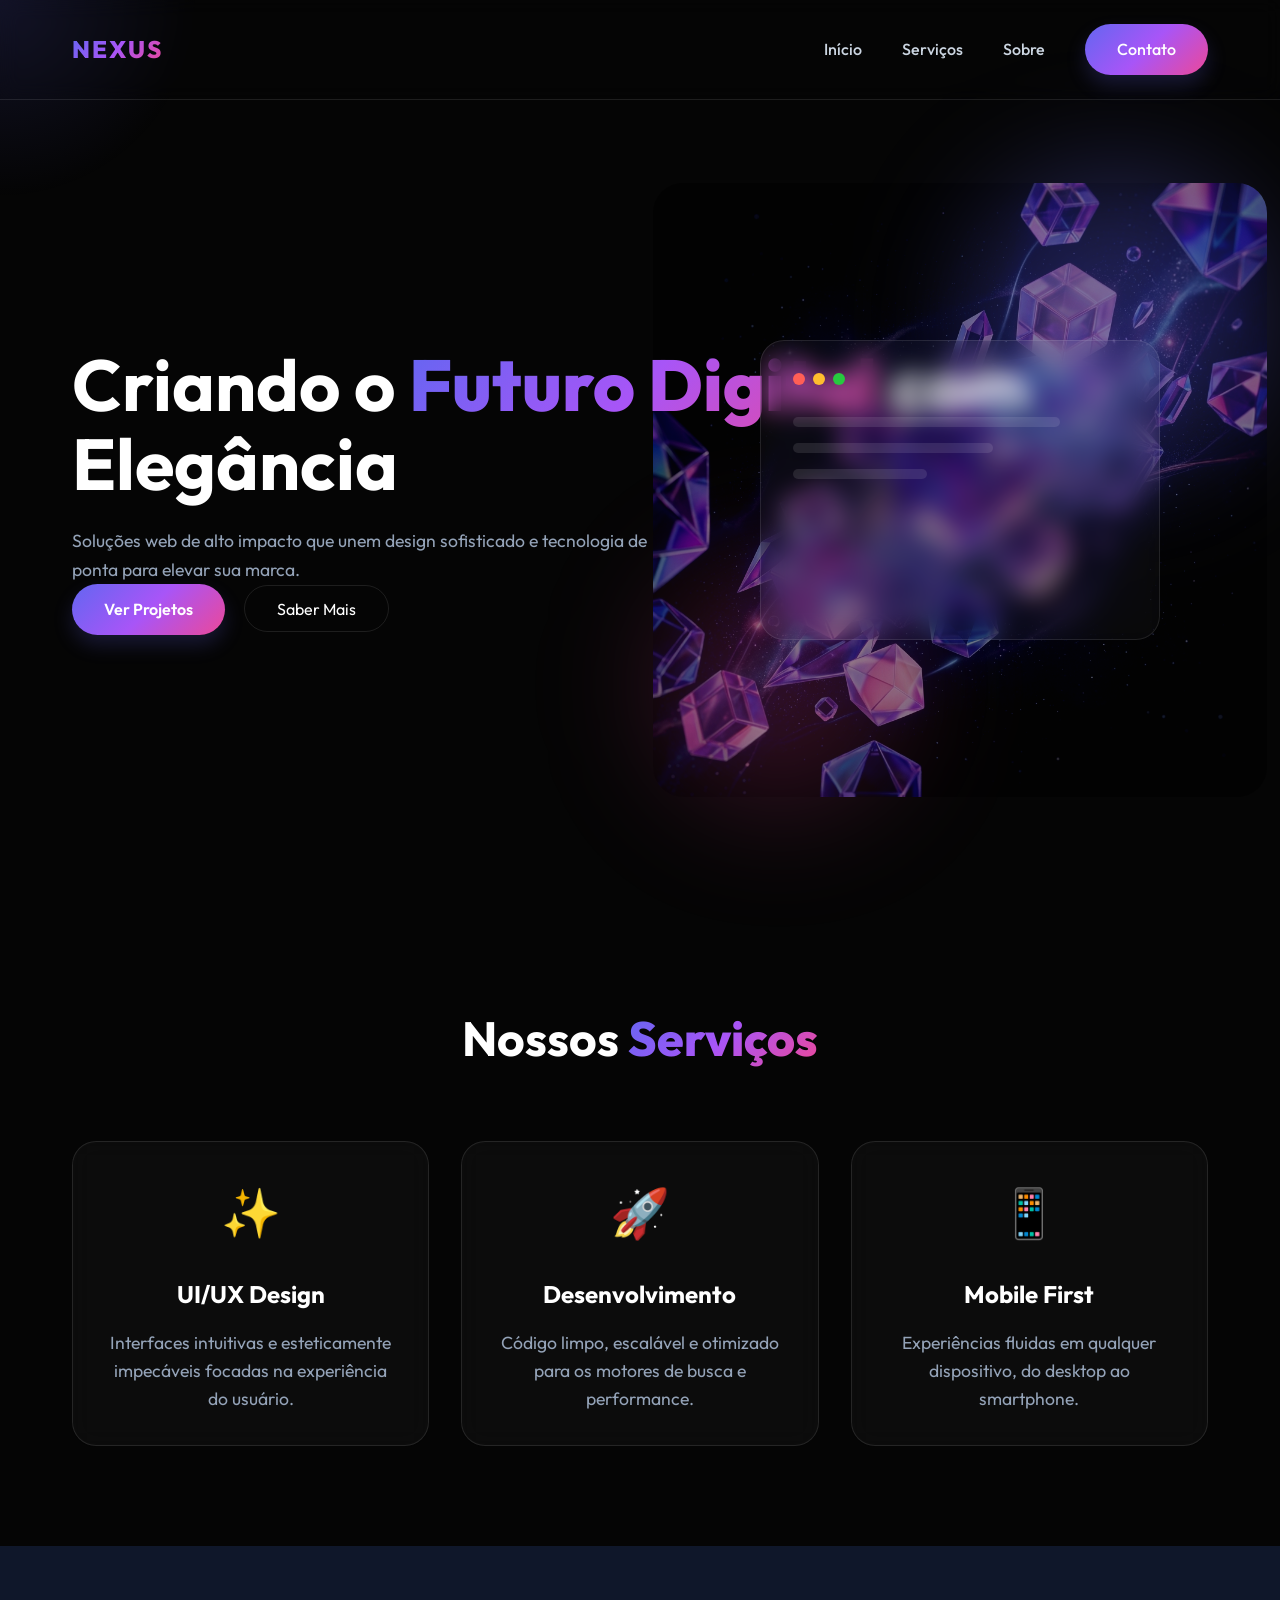
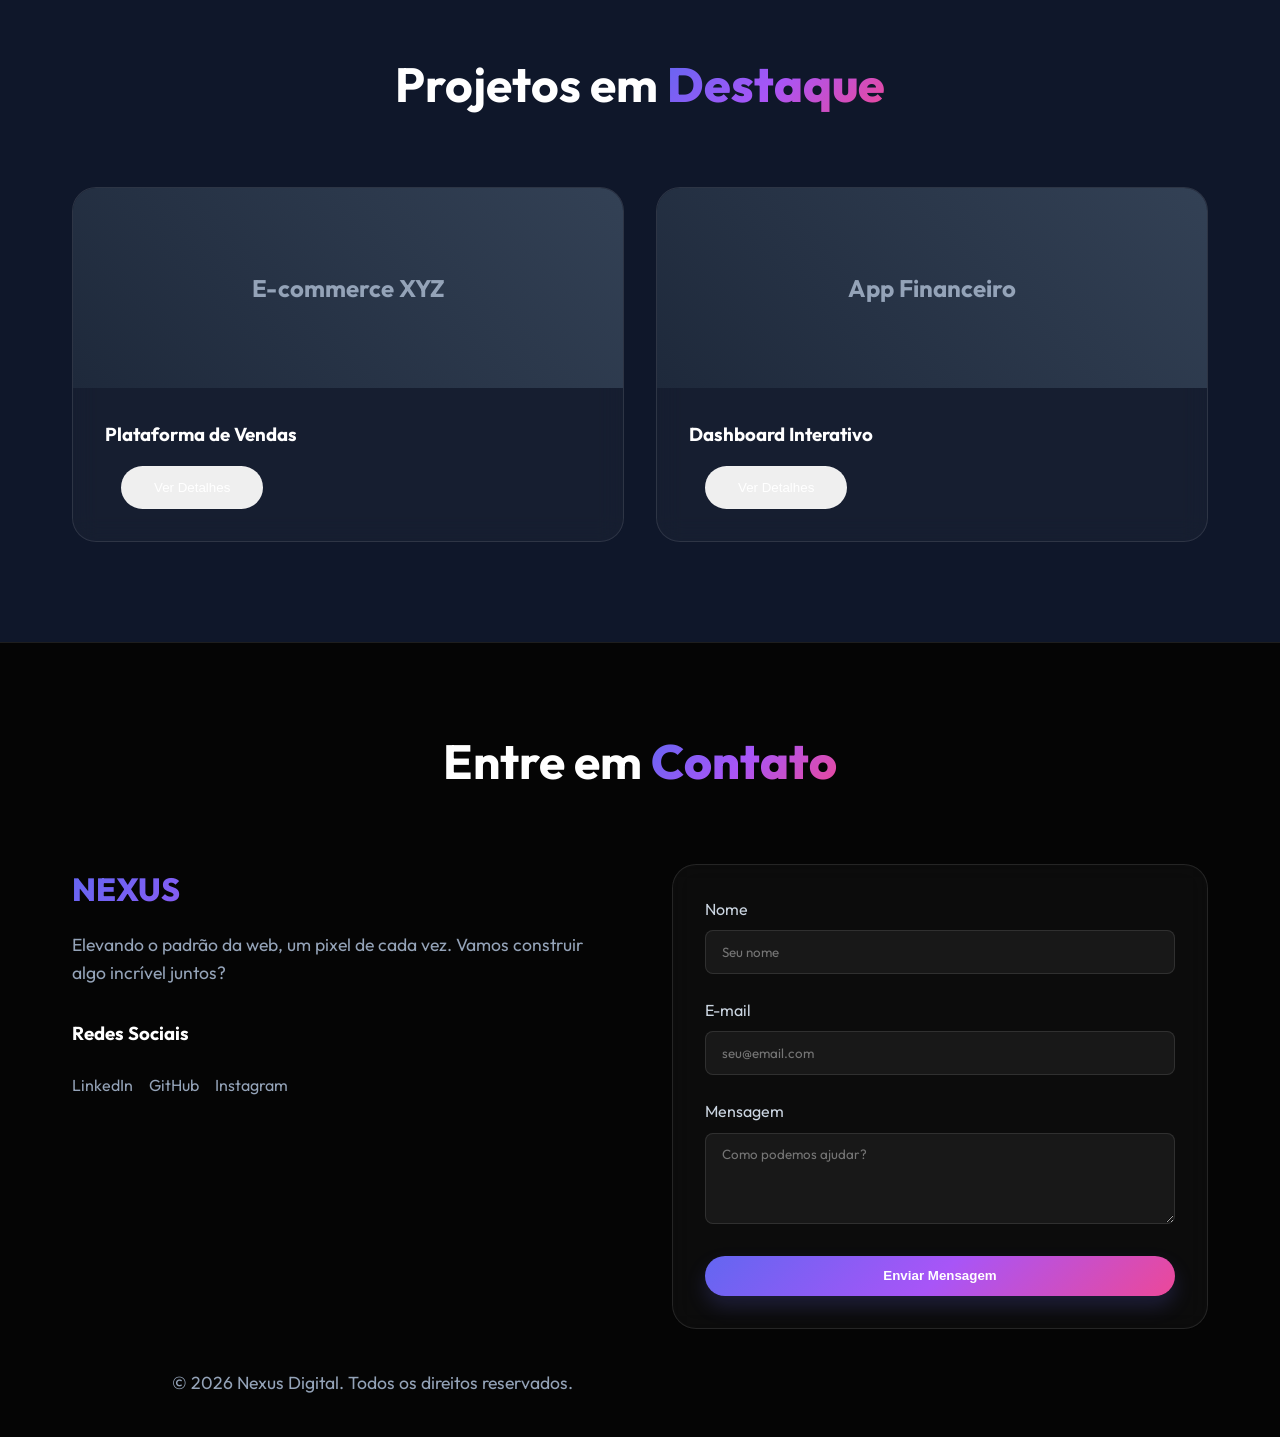
==== commit e9654515: "criação de novos sistemas" ====
--- a/index.html
+++ b/index.html
@@ -1,22 +1,25 @@
 <!DOCTYPE html>
 <html lang="pt-br">
+
 <head>
     <meta charset="UTF-8">
     <meta name="viewport" content="width=device-width, initial-scale=1.0">
     <title>Inovação Digital | Portfolio Premium</title>
-    <meta name="description" content="Transformando ideias em experiências digitais extraordinárias. Design moderno, performance e elegância.">
-    
+    <meta name="description"
+        content="Transformando ideias em experiências digitais extraordinárias. Design moderno, performance e elegância.">
+
     <!-- Google Fonts -->
     <link rel="preconnect" href="https://fonts.googleapis.com">
     <link rel="preconnect" href="https://fonts.gstatic.com" crossorigin>
     <link href="https://fonts.googleapis.com/css2?family=Outfit:wght@300;400;600;800&display=swap" rel="stylesheet">
-    
+
     <!-- CSS -->
     <link rel="stylesheet" href="style.css">
 </head>
+
 <body>
     <div class="cursor-blob"></div>
-    
+
     <header id="main-header">
         <nav class="container">
             <div class="logo">
@@ -27,7 +30,6 @@
                 <li><a href="#services">Serviços</a></li>
                 <li><a href="#about">Sobre</a></li>
                 <li><a href="#contact" class="btn-primary">Contato</a></li>
-                <li><a href="workspace.html" class="btn-secondary" style="border-color: #27c93f; color: #27c93f;">Code Workspace</a></li>
             </ul>
             <div class="menu-toggle" id="mobile-menu-btn">
                 <span></span>
@@ -43,7 +45,6 @@
                 <li><a href="#portfolio">Portfólio</a></li>
                 <li><a href="#about">Sobre</a></li>
                 <li><a href="#contact" class="btn-primary">Contato</a></li>
-                <li><a href="workspace.html" class="btn-secondary" style="margin-top: 20px; border-color: #27c93f; color: #27c93f;">Code Workspace</a></li>
             </ul>
         </div>
     </header>
@@ -52,7 +53,8 @@
         <section id="home" class="hero">
             <div class="container hero-content">
                 <h1 class="fade-up">Criando o <span class="gradient-text">Futuro Digital</span> com Elegância</h1>
-                <p class="fade-up delay-1">Soluções web de alto impacto que unem design sofisticado e tecnologia de ponta para elevar sua marca.</p>
+                <p class="fade-up delay-1">Soluções web de alto impacto que unem design sofisticado e tecnologia de
+                    ponta para elevar sua marca.</p>
                 <div class="hero-btns fade-up delay-2">
                     <a href="#services" class="btn-primary">Ver Projetos</a>
                     <a href="#about" class="btn-secondary">Saber Mais</a>
@@ -85,19 +87,16 @@
                         <div class="icon">✨</div>
                         <h3>UI/UX Design</h3>
                         <p>Interfaces intuitivas e esteticamente impecáveis focadas na experiência do usuário.</p>
-                        <a href="ui-ux.html" class="btn-secondary" style="display: inline-block; margin-top: 1rem; margin-left: 0;">Saiba Mais</a>
                     </div>
                     <div class="service-card glass-card fade-up delay-2">
                         <div class="icon">🚀</div>
                         <h3>Desenvolvimento</h3>
                         <p>Código limpo, escalável e otimizado para os motores de busca e performance.</p>
-                        <a href="desenvolvimento.html" class="btn-secondary" style="display: inline-block; margin-top: 1rem; margin-left: 0;">Saiba Mais</a>
                     </div>
                     <div class="service-card glass-card fade-up delay-3">
                         <div class="icon">📱</div>
                         <h3>Mobile First</h3>
                         <p>Experiências fluidas em qualquer dispositivo, do desktop ao smartphone.</p>
-                        <a href="mobile-first.html" class="btn-secondary" style="display: inline-block; margin-top: 1rem; margin-left: 0;">Saiba Mais</a>
                     </div>
                 </div>
             </div>
@@ -171,9 +170,12 @@
                             <label for="message">Mensagem</label>
                             <textarea id="message" rows="4" required placeholder="Como podemos ajudar?"></textarea>
                         </div>
-                        <button type="submit" class="btn-primary" style="width: 100%; border: none; cursor: pointer;">Enviar Mensagem</button>
+                        <button type="submit" class="btn-primary"
+                            style="width: 100%; border: none; cursor: pointer;">Enviar Mensagem</button>
                     </form>
-                    <div id="form-feedback" style="display: none; margin-top: 1rem; color: #27c93f; text-align: center;">Mensagem enviada com sucesso! Entraremos em contato em breve.</div>
+                    <div id="form-feedback"
+                        style="display: none; margin-top: 1rem; color: #27c93f; text-align: center;">Mensagem enviada
+                        com sucesso! Entraremos em contato em breve.</div>
                 </div>
             </div>
             <div class="footer-bottom">
@@ -184,4 +186,5 @@
 
     <script src="script.js"></script>
 </body>
-</html>
+
+</html>
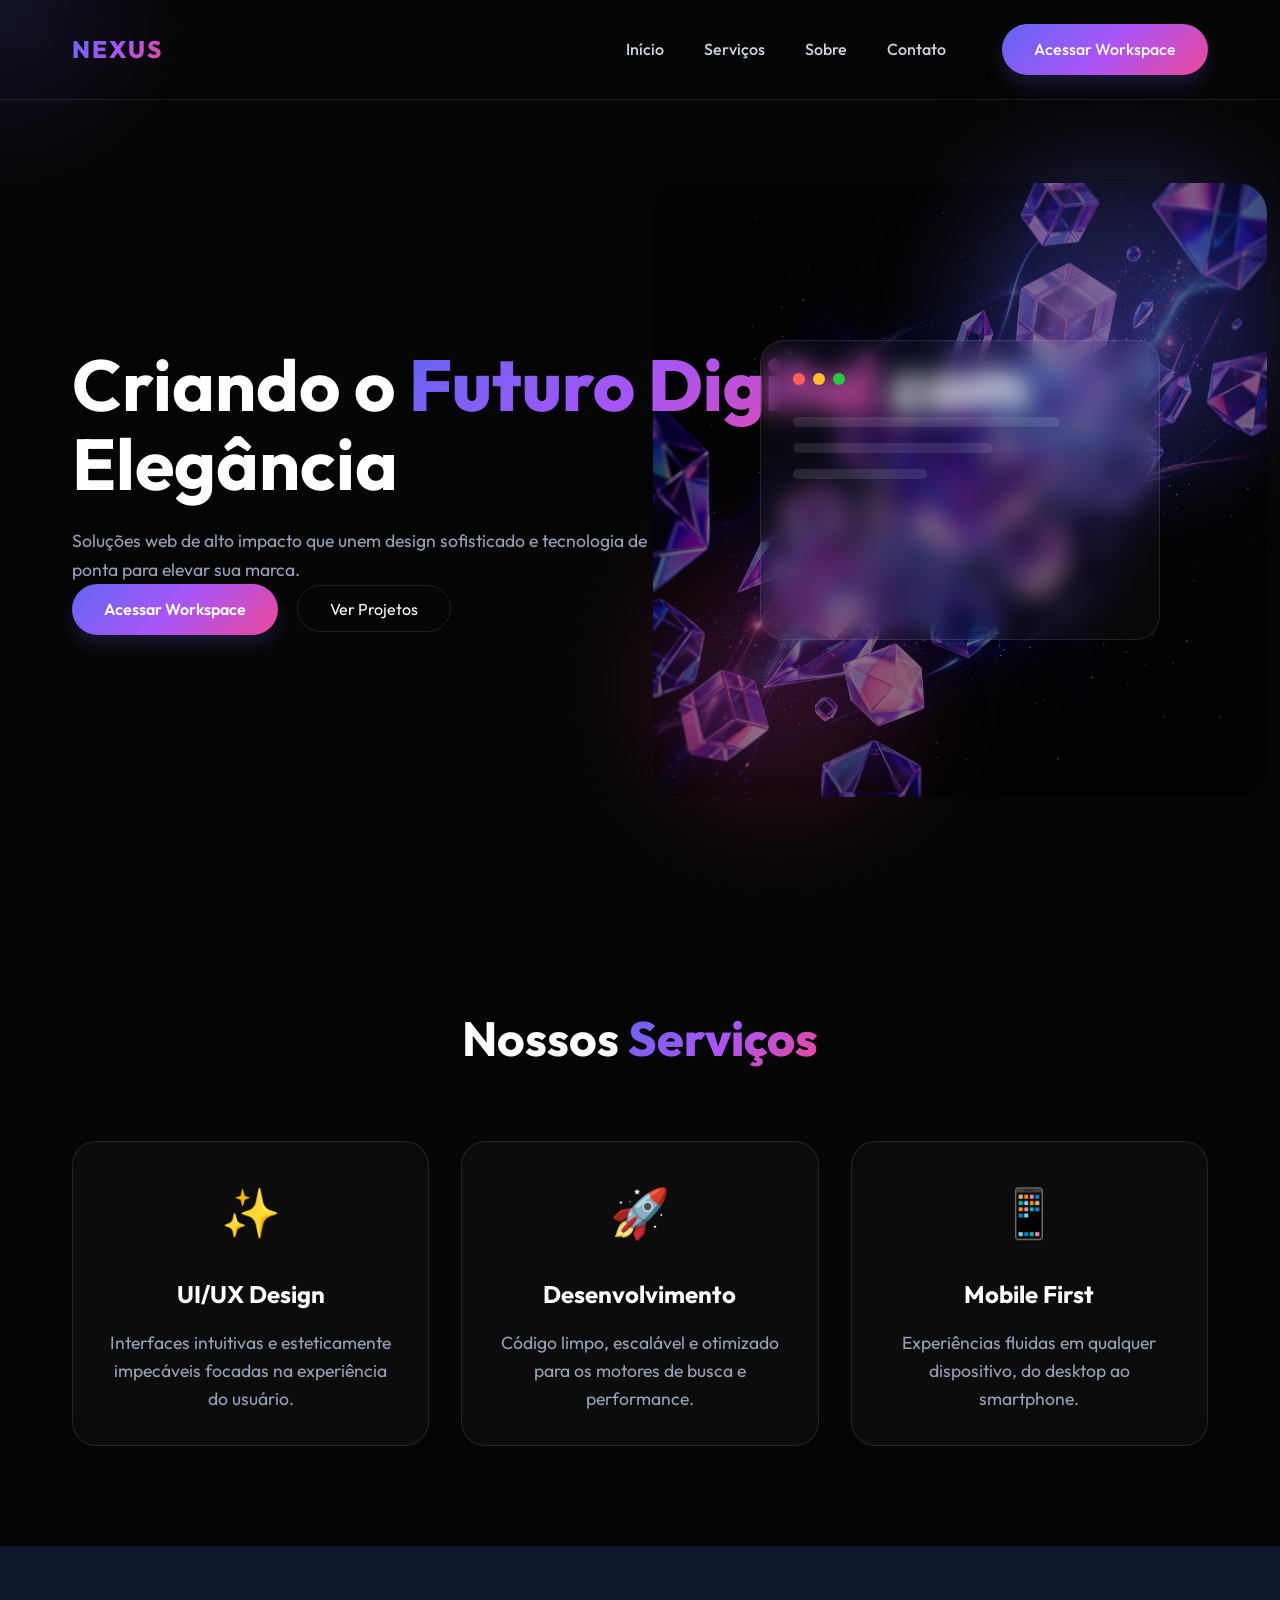
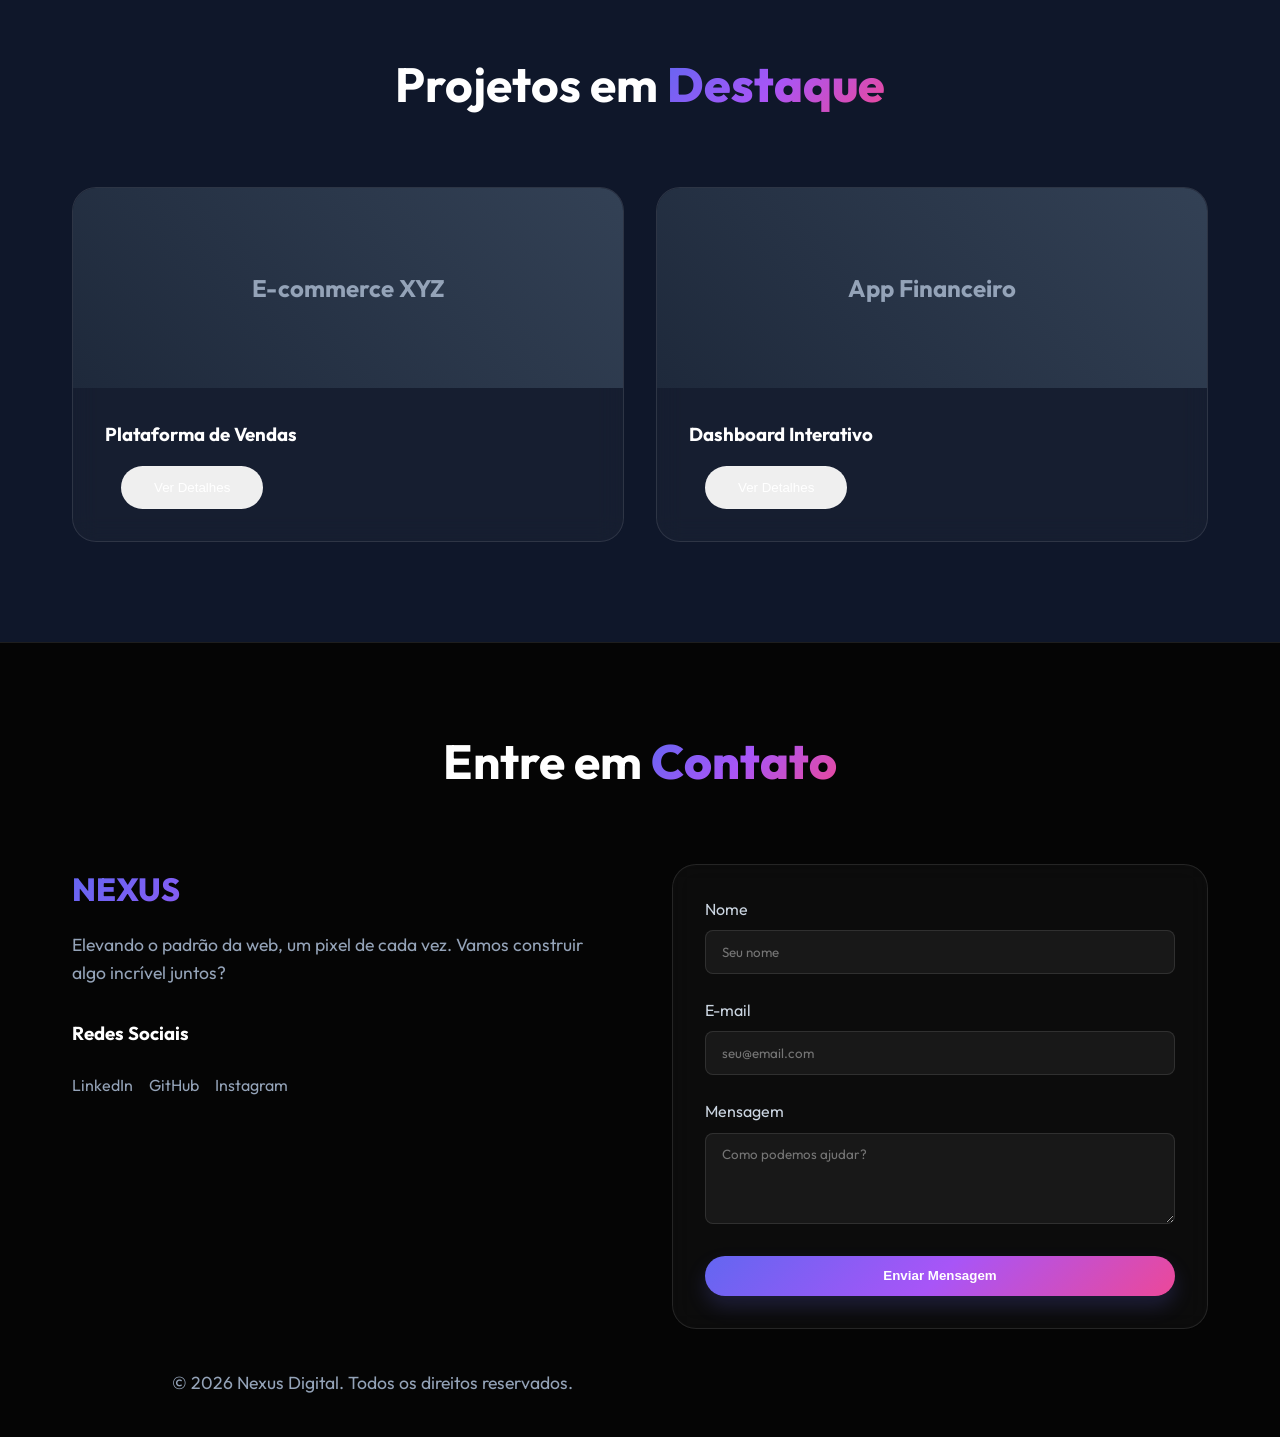
==== commit f1feaf3e: "Botão para workspace" ====
--- a/index.html
+++ b/index.html
@@ -29,7 +29,8 @@
                 <li><a href="#home">Início</a></li>
                 <li><a href="#services">Serviços</a></li>
                 <li><a href="#about">Sobre</a></li>
-                <li><a href="#contact" class="btn-primary">Contato</a></li>
+                <li><a href="#contact">Contato</a></li>
+                <li><a href="workspace.html" class="btn-primary" style="margin-left:1rem">Acessar Workspace</a></li>
             </ul>
             <div class="menu-toggle" id="mobile-menu-btn">
                 <span></span>
@@ -44,7 +45,8 @@
                 <li><a href="#services">Serviços</a></li>
                 <li><a href="#portfolio">Portfólio</a></li>
                 <li><a href="#about">Sobre</a></li>
-                <li><a href="#contact" class="btn-primary">Contato</a></li>
+                <li><a href="#contact">Contato</a></li>
+                <li><a href="workspace.html" class="btn-primary" style="margin-top:1rem">Acessar Workspace</a></li>
             </ul>
         </div>
     </header>
@@ -56,8 +58,8 @@
                 <p class="fade-up delay-1">Soluções web de alto impacto que unem design sofisticado e tecnologia de
                     ponta para elevar sua marca.</p>
                 <div class="hero-btns fade-up delay-2">
-                    <a href="#services" class="btn-primary">Ver Projetos</a>
-                    <a href="#about" class="btn-secondary">Saber Mais</a>
+                    <a href="workspace.html" class="btn-primary">Acessar Workspace</a>
+                    <a href="#services" class="btn-secondary">Ver Projetos</a>
                 </div>
             </div>
             <div class="hero-visual fade-in">
